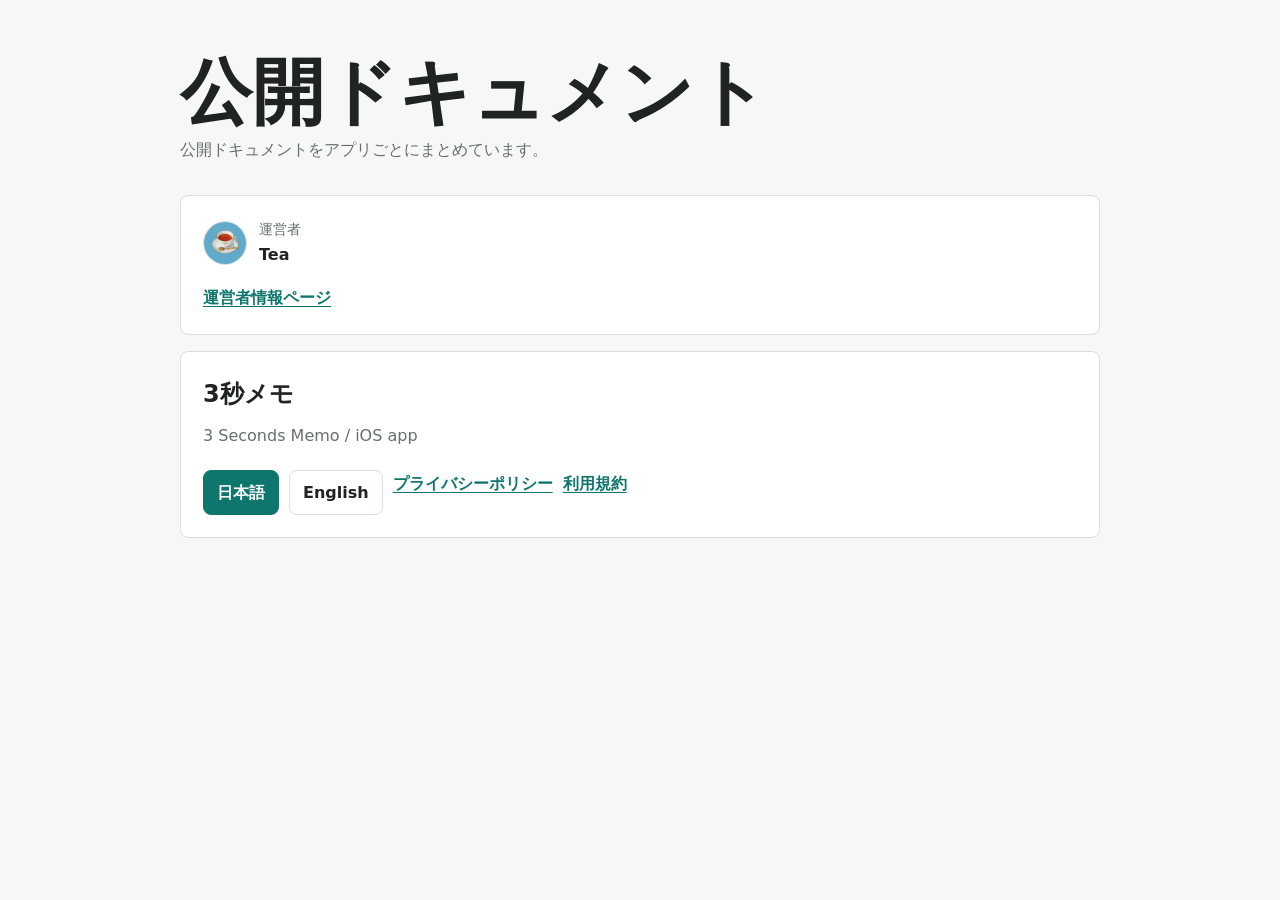
==== index.html @ a086a43d "init for quick memo app" ====
<!doctype html>
<html lang="ja">
  <head>
    <meta charset="utf-8" />
    <meta name="viewport" content="width=device-width" />
    <title>公開ドキュメント</title>
    <link rel="stylesheet" href="./site.css" />
  </head>
  <body>
    <div class="shell" role="main">
      <div class="page-header">
        <h1>公開ドキュメント</h1>
        <p>公開ドキュメントをアプリごとにまとめています。</p>
      </div>

      <div class="operator-card">
        <div class="operator-profile">
          <img class="operator-icon" src="./assets/icon.png" alt="" />
          <div>
            <p class="operator-label">運営者</p>
            <p class="operator-name">Tea</p>
          </div>
        </div>
        <a
          href="https://tea-19-dev.github.io/engineer-portfolio/"
          target="_blank"
          rel="noopener noreferrer"
          >運営者情報ページ</a
        >
      </div>

      <div class="apps" aria-label="Applications">
        <div class="app-card">
          <div>
            <h2>3秒メモ</h2>
            <p>3 Seconds Memo / iOS app</p>
          </div>
          <div class="links" role="navigation" aria-label="3秒メモ documents">
            <a class="button primary" href="./quick-memo/ja/index.html">日本語</a>
            <a class="button" href="./quick-memo/en/index.html">English</a>
            <a href="./quick-memo/ja/privacy.html">プライバシーポリシー</a>
            <a href="./quick-memo/ja/terms.html">利用規約</a>
          </div>
        </div>
      </div>
    </div>
  </body>
</html>
---- site.css ----
:root {
  color-scheme: light;
  --bg: #f7f8f6;
  --text: #1f2420;
  --muted: #66706a;
  --line: #d9dfda;
  --panel: #ffffff;
  --accent: #0f766e;
  --accent-ink: #ffffff;
  --secondary: #334155;
  --radius: 8px;
}

* {
  box-sizing: border-box;
}

body {
  min-height: 100vh;
  margin: 0;
  color: var(--text);
  background: var(--bg);
  font-family:
    ui-sans-serif,
    system-ui,
    -apple-system,
    BlinkMacSystemFont,
    "Hiragino Sans",
    "Yu Gothic",
    sans-serif;
  line-height: 1.7;
}

a {
  color: var(--accent);
  font-weight: 700;
  text-underline-offset: 0.18em;
}

.shell,
.home-shell {
  width: min(100% - 32px, 920px);
  margin: 0 auto;
  padding: 56px 0;
}

.page-header,
.hero {
  max-width: 680px;
  margin-bottom: 32px;
}

h1 {
  margin: 0 0 8px;
  font-size: clamp(2.5rem, 8vw, 4.5rem);
  line-height: 1;
}

p {
  margin: 0;
  color: var(--muted);
}

.apps,
.document-grid {
  display: grid;
  grid-template-columns: repeat(auto-fit, minmax(260px, 1fr));
  gap: 16px;
}

.operator-card,
.app-card,
.document-card {
  display: flex;
  min-height: 180px;
  flex-direction: column;
  justify-content: space-between;
  padding: 22px;
  border: 1px solid var(--line);
  border-radius: var(--radius);
  background: var(--panel);
}

.operator-card {
  min-height: 0;
  margin-bottom: 16px;
  gap: 16px;
}

.app-card h2,
.document-card h2 {
  margin: 0 0 8px;
  font-size: 1.5rem;
}

.operator-profile {
  display: flex;
  align-items: center;
  gap: 12px;
}

.operator-icon {
  width: 44px;
  height: 44px;
  border: 1px solid var(--line);
  border-radius: 50%;
  object-fit: cover;
}

.operator-label {
  font-size: 0.85rem;
}

.operator-name {
  color: var(--text);
  font-size: 1rem;
  font-weight: 700;
}

.links,
.language-actions,
.card-links,
.footer-links,
.nav-actions {
  display: flex;
  flex-wrap: wrap;
  gap: 10px;
  margin-top: 20px;
}

.button,
.nav-actions a {
  display: inline-flex;
  min-height: 40px;
  align-items: center;
  justify-content: center;
  padding: 8px 13px;
  border: 1px solid var(--line);
  border-radius: var(--radius);
  color: var(--text);
  text-decoration: none;
}

.button.primary,
.nav-actions a[aria-current="true"] {
  border-color: var(--accent);
  color: var(--accent-ink);
  background: var(--accent);
}

.site-header,
.site-footer {
  width: min(100% - 32px, 880px);
  margin-right: auto;
  margin-left: auto;
}

.site-header {
  display: flex;
  align-items: center;
  justify-content: space-between;
  gap: 16px;
  padding: 22px 0 18px;
}

.brand {
  color: inherit;
  font-size: 15px;
  font-weight: 700;
  text-decoration: none;
}

.nav-actions,
.footer-links {
  margin-top: 0;
}

.eyebrow,
.card-kicker {
  margin-bottom: 6px;
  color: var(--accent);
  font-size: 13px;
  font-weight: 800;
  letter-spacing: 0.06em;
  text-transform: uppercase;
}

.lead {
  max-width: 640px;
  color: var(--secondary);
  font-size: 1.08rem;
}

.card-links {
  flex-direction: column;
  align-items: flex-start;
}

.doc-links {
  display: grid;
  grid-template-columns: repeat(auto-fit, minmax(220px, 1fr));
  gap: 12px;
  margin-top: 0;
}

.doc-link {
  display: block;
  padding: 16px;
  border: 1px solid var(--line);
  border-radius: var(--radius);
  color: var(--text);
  text-decoration: none;
}

.doc-link span {
  display: block;
  margin-top: 4px;
  color: var(--muted);
  font-size: 0.92rem;
  font-weight: 400;
}

.legal-page {
  width: min(100% - 32px, 880px);
  margin-right: auto;
  margin-left: auto;
  padding-bottom: 32px;
}

.legal-page .site-header,
.legal-page .site-footer {
  width: 100%;
}

.legal-page > strong:first-of-type {
  display: block;
  margin-top: 22px;
  margin-bottom: 12px;
  font-size: clamp(2rem, 7vw, 4rem);
  line-height: 1;
}

.legal-page p,
.legal-page ul,
.legal-page div {
  font-size: 17px;
}

.legal-page ul {
  padding-left: 1.3em;
}

.legal-page li + li {
  margin-top: 0.35em;
}

.legal-page br + strong,
.legal-page div > strong {
  display: block;
  margin-top: 28px;
  font-size: 1.08rem;
}

.legal-page hr {
  width: 100%;
  margin: 44px 0 20px;
  border: 0;
  border-top: 1px solid var(--line);
}

.site-footer {
  margin-top: 48px;
  padding: 24px 0 42px;
  border-top: 1px solid var(--line);
  color: var(--muted);
  font-size: 14px;
}

.site-footer p {
  margin: 0 0 12px;
}

.footer-links a {
  color: var(--secondary);
}

@media (max-width: 680px) {
  .site-header {
    align-items: flex-start;
    flex-direction: column;
  }

  .nav-actions {
    width: 100%;
  }
}
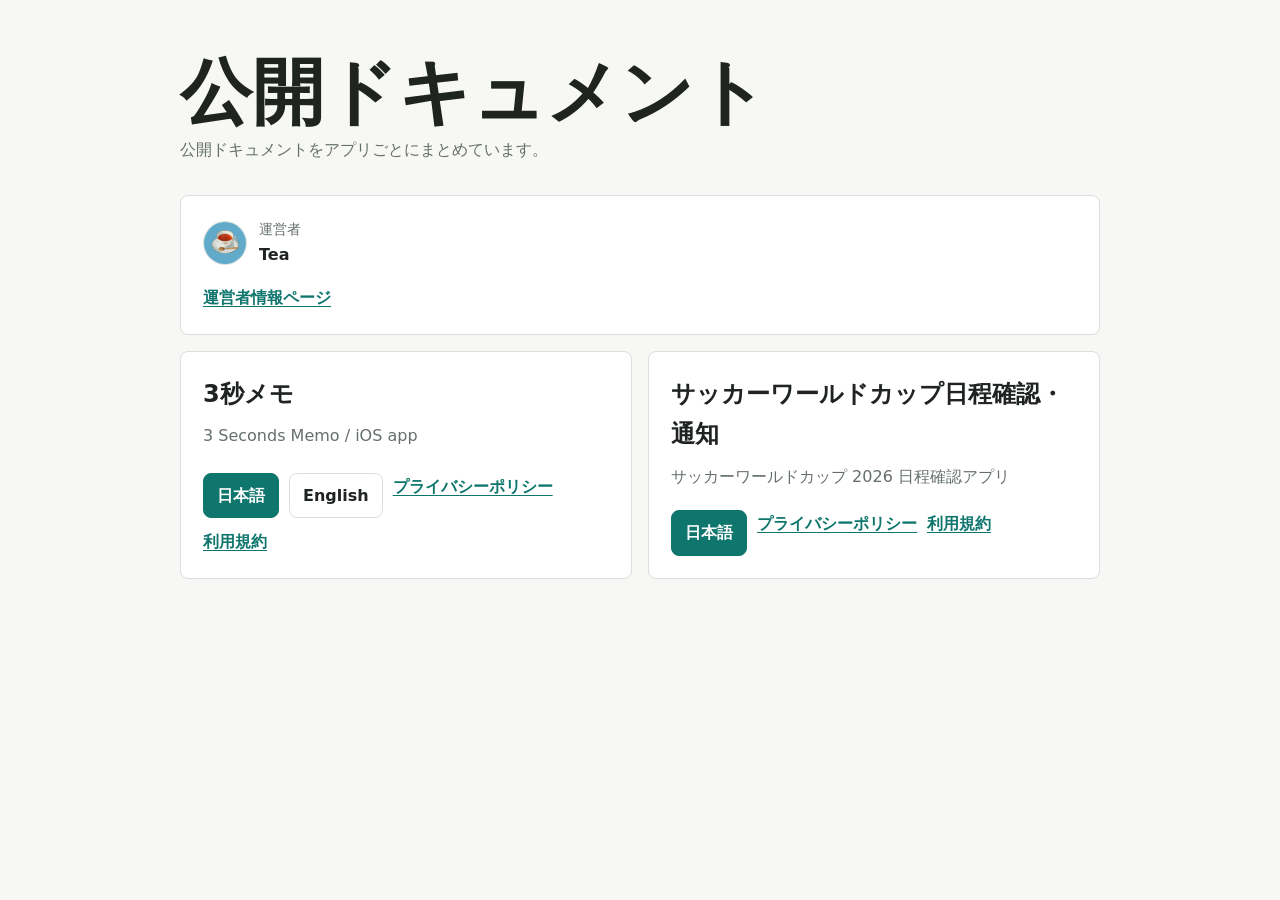
==== commit 662d8671: "Add world cup app" ====
--- a/index.html
+++ b/index.html
@@ -4,6 +4,7 @@
     <meta charset="utf-8" />
     <meta name="viewport" content="width=device-width" />
     <title>公開ドキュメント</title>
+    <link rel="icon" type="image/png" href="./assets/favicon.png" />
     <link rel="stylesheet" href="./site.css" />
   </head>
   <body>
@@ -42,6 +43,21 @@
             <a href="./quick-memo/ja/terms.html">利用規約</a>
           </div>
         </div>
+        <div class="app-card">
+          <div>
+            <h2>サッカーワールドカップ日程確認・通知</h2>
+            <p>サッカーワールドカップ 2026 日程確認アプリ</p>
+          </div>
+          <div
+            class="links"
+            role="navigation"
+            aria-label="サッカーワールドカップ日程確認・通知 documents"
+          >
+            <a class="button primary" href="./world-cup/ja/index.html">日本語</a>
+            <a href="./world-cup/ja/privacy.html">プライバシーポリシー</a>
+            <a href="./world-cup/ja/terms.html">利用規約</a>
+          </div>
+        </div>
       </div>
     </div>
   </body>
